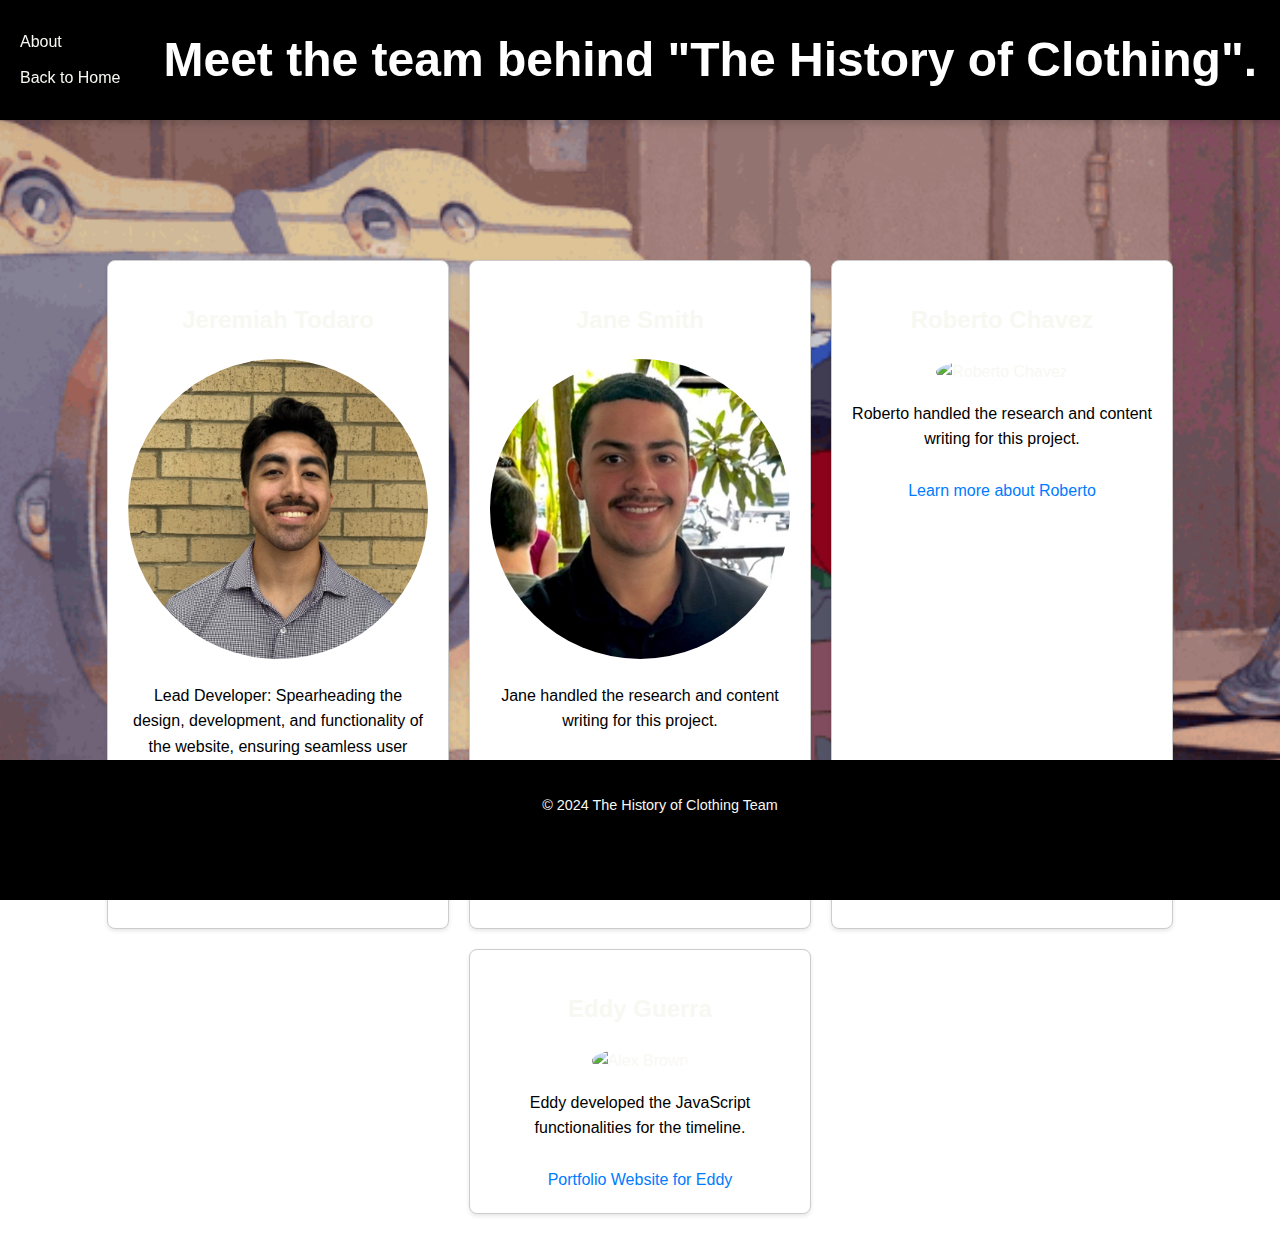
==== about.html @ 93e6273c "b" ====
<!DOCTYPE html>
<html lang="en">
<head>
    <meta charset="UTF-8">
    <meta name="viewport" content="width=device-width, initial-scale=1.0">
    <title>About Us</title>
    <link rel="stylesheet" href="styles.css">
</head>
<body>
<header>
    <div class="nav-container">
        <a href="about.html">About</a>
        <a href="index.html">Back to Home</a>
    </div>

    <div class="title-container">
        <h1 style="color:#ffffff;">Meet the team behind "The History of Clothing".</h1>
    </div>
</header>

<main>
    <section class="team">
        <article class="team-member">
            <h2>Jeremiah Todaro</h2>
            <img src="pics/jet.jpg" alt="Jeremiah Todaro">
            <p>Lead Developer: Spearheading the design, development, and functionality of the website, ensuring seamless user experience and interactive features.</p>
            <a href="https://www.linkedin.com/in/jeremiah-todaro-1511ab229/">Jeremiah's Website for Dr. Zhang</a>
            <a href="https://www.clearwindowcleaningplus.com/">Jeremiah's Professional Website</a>
            <a href="https://www.linkedin.com/in/jeremiah-todaro-1511ab229/">Jeremiah's LinkedIn</a>
        </article>

        <article class="team-member">
            <h2>Jane Smith</h2>
            <img src="pics/kev.jpg" alt="Kevin Romero">
            <p>Jane handled the research and content writing for this project.</p>
            <a href="https://www.linkedin.com/in/kevin-romero-k3v1n-r0m3r0/">Learn more about Jane</a>
        </article>

        <article class="team-member">
            <h2>Roberto Chavez</h2>
            <img src="images/ME.jpg" alt="Roberto Chavez">
            <p>Roberto handled the research and content writing for this project.</p>
            <a href="https://uhd.campusgroups.com/student_profile">Learn more about Roberto</a>
        </article>

        <article class="team-member">
            <h2>Eddy Guerra</h2>
            <img src="https://media.licdn.com/dms/image/v2/D4E03AQFXLtD03LizzQ/profile-displayphoto-shrink_800_800/profile-displayphoto-shrink_800_800/0/1707324890205?e=1738195200&v=beta&t=AZJtqEu0LQVtYgciyrahz8i8BoyXq7nt_OW9_-K0SMc" alt="Alex Brown">
            <p>Eddy developed the JavaScript functionalities for the timeline.</p>
            <a href="https://www.eddyguerra.com/">Portfolio Website for Eddy</a>
        </article>
    </section>
</main>

<footer>
    <p>&copy; 2024 The History of Clothing Team</p>
</footer>
</body>
</html>
---- styles.css ----
/* Base Styles */
body {
    font-family: Arial, sans-serif;
    margin: 0;
    padding: 0;
    margin-top: 60px;
    background: url('./m.gif') no-repeat center center fixed;
    color: #f8f8f2;
    line-height: 1.6;
    background-size: cover;
    background-position: center;
    background-attachment: fixed;
    transition: background-image 1s ease-in-out;
    min-height: 100vh;
    display: flex;
    flex-direction: column;
}

/* Initially hide the content */
.content {
    max-height: 0; /* Hidden by default */
    overflow: hidden; /* Prevents overflowing text */
    transition: max-height 0.3s ease-out; /* Smooth toggle animation */
}

.collapsible.active + .content {
    max-height: 500px; /* Enough space to display the content */
}

/* Stylish Collapsible Button */
button.collapsible {
    font-size: 1rem; /* Standard readable font size */
    padding: 10px 20px; /* Comfortable padding */
    color: #230b4e; /* Light text color for contrast */
    background: linear-gradient(135deg, #000000, #ffffff); /* Gradient for a modern look */
    border: none; /* Remove border */
    border-radius: 8px; /* Smooth, rounded corners */
    cursor: pointer; /* Pointer cursor to indicate interactivity */
    box-shadow: 0 4px 6px rgba(0, 0, 0, 0.2); /* Add depth with shadow */
    transition: all 0.3s ease; /* Smooth transitions for effects */
    text-transform: capitalize; /* Optional: Capitalize text for consistency */
    width: 100%; /* Full width button */
    display: block; /* Forces new line below content */
    margin: 12 auto;
}

/* Hover Effect */
button.collapsible:hover {
    background: linear-gradient(135deg, #000000, #000000); /* Reverse gradient on hover */
    transform: translateY(-2px); /* Slight lift effect */
    box-shadow: 0 6px 8px rgba(0, 0, 0, 0.3); /* Enhanced shadow */
}

/* Active State */
button.collapsible:active {
    transform: translateY(2px); /* "Pressed" effect */
    box-shadow: 0 2px 4px rgba(0, 0, 0, 0.2); /* Dimmer shadow */
}

/* Focus for Accessibility */
button.collapsible:focus {
    outline: 2px solid #bd93f9; /* Visible focus indicator */
    outline-offset: 2px;
}


html {
    scroll-behavior: smooth;
}

/* Header Styling */
header {
    display: flex;
    align-items: center;
    justify-content: space-between;
    padding: 10px 20px;
    background: #000000;
    color: #ffffff;
    width: 100%;
    top: 0;
    left: 0;
    z-index: 1000;
    box-shadow: 0 2px 10px rgba(0, 0, 0, 0.2);
    transition: transform 0.3s ease, opacity 0.3s ease;
    position: fixed;
    height: 100px;
}

header.hidden {
    transform: translateY(-100%);
    opacity: 0;
}

header .nav-container {
    display: flex;
    flex-direction: column;
    align-items: flex-start;
    gap: 10px;
}

header .nav-container a {
    text-decoration: none;
    color: #f8f8f2;
    font-size: 1rem;
    transition: color 0.3s ease;
    font-family: Impact, Haettenschweiler, 'Arial Narrow Bold', sans-serif;
}

header .nav-container a:hover {
    color: #4cb6e0;
    font-style: italic;
    font-stretch: expanded;
}

header .title-container {
    flex-grow: 1;
    text-align: center;
}

header h1 {
    margin: 0;
    font-size: 3rem;
    font-family: Impact, Haettenschweiler, 'Arial Narrow Bold', sans-serif;
}

header p {
    margin: 5px 0 0;
    font-size: 2rem;
    color: #ffffff;
    font-family: Impact, Haettenschweiler, 'Arial Narrow Bold', sans-serif;
}

/* Timeline Container */
.timeline {
    display: flex;
    overflow-x: auto; /* Ensures horizontal scrolling */
    gap: 20px;
    justify-content: center;
    padding: 20px 0;
    align-items: flex-start;
    flex-wrap: nowrap;
    scroll-snap-type: x mandatory;
    scroll-behavior: smooth;
    padding-top: 150px;
    padding-bottom: 100px;
}


.timeline::-webkit-scrollbar {
    display: none;

}

.timeline::-webkit-scrollbar-thumb {
    background-color: #000000;
    border-radius: 10px;
}

.timeline::-webkit-scrollbar-track {
    background-color: #282a36;
}

.timeline::before {
    content: '';
    position: absolute;
    top: -10px; /* Adjust the tick position */
    left: 0;
    right: 0;
    height: 4px;
    background-color: #333; /* Dark color for the tick */
    transform: translateY(-50%);
    z-index: -1;
}

/* Timeline Items */
.timeline-item {
    width: 300px; /* Width of each timeline item */
    height: 400px;
    transition: transform 0.3s ease, opacity 0.3s ease;
    opacity: 0.7;
    background-color: #fff;
    border-radius: 10px;
    padding: 15px;
    box-shadow: 0 2px 10px rgba(0, 0, 0, 0.1);
    text-align: center;
    flex-shrink: 0;
    margin: 10px 20px;
    position: relative;
    scroll-snap-align: center; /* Ensures each item snaps into place */
    will-change: transform;
    transform: scale(1);
    overflow: visible;
}

.timeline-item:hover .modal-trigger,
.timeline-item.active .modal-trigger {
    transform: translateX(-50%) scale(1.3); /* Scale up the button with the item */
}

.timeline-item:hover,
.timeline-item.active {
    transform: scale(1.3);
    opacity: 1;
}

.timeline-item h2 {
    font-size: 20px;
    transition: font-size 0.3s ease;
}

.timeline-item.active h2 {
    font-size: 30px;
}

.timeline-item.visible {
    opacity: 1;
    transform: translateX(0);
}

.timeline-item:nth-child(odd) {
    background: #000000;
}

.timeline-item:nth-child(even) {
    background: #000000;
}

.timeline-item img {
    max-width: 100%;
    max-height: 100px;
    height: auto;
    object-fit: contain;
    border-radius: 5px;
    margin: 20px auto;
    padding: 10px;
    box-shadow: 0 4px 6px rgba(0, 0, 0, 0.2);
    background-color: #1e1e2f;
    display: block;
}

.timeline-item .modal-trigger {
    position: absolute; /* Position the button within the timeline item */
    bottom: 20px; /* Adjust as necessary */
    left: 50%; /* Center horizontally */
    transform: translateX(-50%) scale(1); /* Adjust for centering */
    z-index: 1; /* Ensure it stays on top */
    transition: 0.3s ease;
}

.timeline-item[data-tooltip]:hover::after {
    content: attr(data-tooltip);
    position: absolute;
    top: -30px;
    left: 50%;
    transform: translateX(-50%);
    padding: 8px 10px;
    background-color: rgba(0, 0, 0, 0.7);
    color: white;
    border-radius: 5px;
    font-size: 1em;
    white-space: nowrap;
}

.more-info {
    margin-top: 10px;
    padding: 10px;
    background: #6272a4;
    border-radius: 5px;
    color: #f8f8f2;
    display: none;
}

.timeline-item.visible .more-info {
    display: block;
}

/* Keyframes for Animation */
@keyframes slideIn {
    from {
        opacity: 0;
        transform: translateX(-100px);
    }
    to {
        opacity: 1;
        transform: translateX(0);
    }
}

/* Team Section */
.team {
    display: flex;
    flex-wrap: wrap;
    justify-content: center;
    gap: 20px;
    margin: 40px;
    margin-top: 200px;
    font-family: Impact, Haettenschweiler, 'Arial Narrow Bold', sans-serif;
    text-decoration-color: black;

}

.team p {
    color: black;
}


.team-member {
    width: 300px;
    text-align: center;
    border: 1px solid #ccc;
    border-radius: 8px;
    background: white;
    padding: 20px;
    box-shadow: 0 2px 4px rgba(0, 0, 0, 0.1);
    font-family: Impact, Haettenschweiler, 'Arial Narrow Bold', sans-serif;

}

.team-member img {
    width: 100%;
    border-radius: 50%;
    font-family: Impact, Haettenschweiler, 'Arial Narrow Bold', sans-serif;

}

.team-member a {
    display: inline-block;
    margin-top: 10px;
    color: #007bff;
    text-decoration: none;
    font-family: Impact, Haettenschweiler, 'Arial Narrow Bold', sans-serif;

}

.team-member a:hover {
    text-decoration: underline;
}

/* Footer Styling */
footer {
    text-align: center;
    padding: 20px;
    background: #000000;
    color: #f8f8f2;
    font-size: 0.9rem;
    margin-top: 20px;
    position: fixed;
    bottom: 0;
    left: 0;
    width: 100%;
    z-index: 1000;
    height: 100px;
    font-family: Impact, Haettenschweiler, 'Arial Narrow Bold', sans-serif;

}

@media (max-width: 768px) {
    .timeline {
        flex-direction: column; /* Stack items vertically */
        align-items: center;
    }

    .timeline-item {
        transform: scale(1); /* No scaling on smaller screens */
        margin-bottom: 20px;
    }
}

.info-card {
    display: none; /* Hidden by default */
    position: fixed;
    top: 50%;
    left: 50%;
    transform: translate(-50%, -50%);
    background: white;
    border: 1px solid #ccc;
    border-radius: 8px;
    padding: 20px;
    z-index: 1000;
    box-shadow: 0 4px 8px rgba(0, 0, 0, 0.2);
}

.info-card .close-card {
    position: absolute;
    top: 10px;
    right: 10px;
    border: none;
    background: transparent;
    font-size: 16px;
    cursor: pointer;
}

/* Modal background */
.modal {
    display: none; /* Hidden by default */
    position: fixed;
    z-index: 9999;
    left: 50%;
    top: 50%;
    transform: translate(-50%, -50%); /* Center it vertically and horizontally */
    background-color: rgb(0, 0, 0);
    padding: 20px;
    max-width: 80%; /* Adjust the width if needed */
    max-height: 80%; /* Optional, to limit the modal height */
    overflow-y: auto; /* Allows scrolling if the content is too tall */
    border-radius: 10px; /* Optional, for rounded corners */
}


/* Modal content (the square part) */
.modal-content {
    background-color: #333; /* Dark background for the modal */
    margin: auto; /* Center the modal */
    padding: 20px;
    border: 1px solid #888; /* Border for the modal */
    width: 500px; /* Width of the modal */
    height: 500px; /* Height of the modal (to make it square) */
    box-sizing: border-box;
    color: white; /* White text color */
    font-family: Arial, sans-serif; /* Font family */
    font-size: 16px; /* Font size */
    overflow-y: auto; /* Allow scrolling if content is too long */
}


/* Close button inside modal */
.close {
    position: absolute;
    top: 10px;   
    right: 10px;
    font-size: 20px;
    color: #333;
    cursor: pointer;
}



/* Button Styling */
button.modal-trigger {
    background-color: #007bff; /* A nice blue background */
    color: white; /* White text color */
    font-size: 16px; /* Font size */
    padding: 12px 20px; /* Padding around the text */
    border: none; /* Remove the border */
    border-radius: 5px; /* Rounded corners */
    cursor: pointer; /* Pointer cursor on hover */
    transition: all 0.3s ease; /* Smooth transition for effects */
    font-family: Arial, sans-serif; /* Font style */
}

button.modal-trigger:hover {
    background-color: #0056b3; /* Darker blue when hovered */
    transform: scale(1.05); /* Slightly enlarge the button */
}

button.modal-trigger:focus {
    outline: none; /* Remove the outline when focused */
    box-shadow: 0 0 5px rgba(0, 123, 255, 0.75); /* Blue outline when focused */
}

button.modal-trigger:active {
    background-color: #004085; /* Even darker blue when clicked */
    transform: scale(1); /* Return to normal size when clicked */
}

body {
    transition: background-image 0.5s ease-in-out; /* Smooth transition when changing background */
}

/* Specific styling for the About page */
.about-page main {
    display: flex;
    flex-direction: column;
    align-items: center;
    justify-content: flex-start;
    padding: 60px 20px;
    margin-top: 100px;
    width: 100%;
    box-sizing: border-box;
}

.about-page .team {
    display: flex;
    flex-wrap: wrap;
    justify-content: center;
    gap: 40px;
    max-width: 1200px;
    margin: 0 auto;
    text-align: center;
}

.about-page .team-member {
    background: #ffffff;
    padding: 20px;
    border-radius: 10px;
    box-shadow: 0 4px 8px rgba(0, 0, 0, 0.1);
    width: 300px;
}

.about-page .team-member img {
    width: 100%;
    height: auto;
    border-radius: 50%;
    margin-bottom: 15px;
}
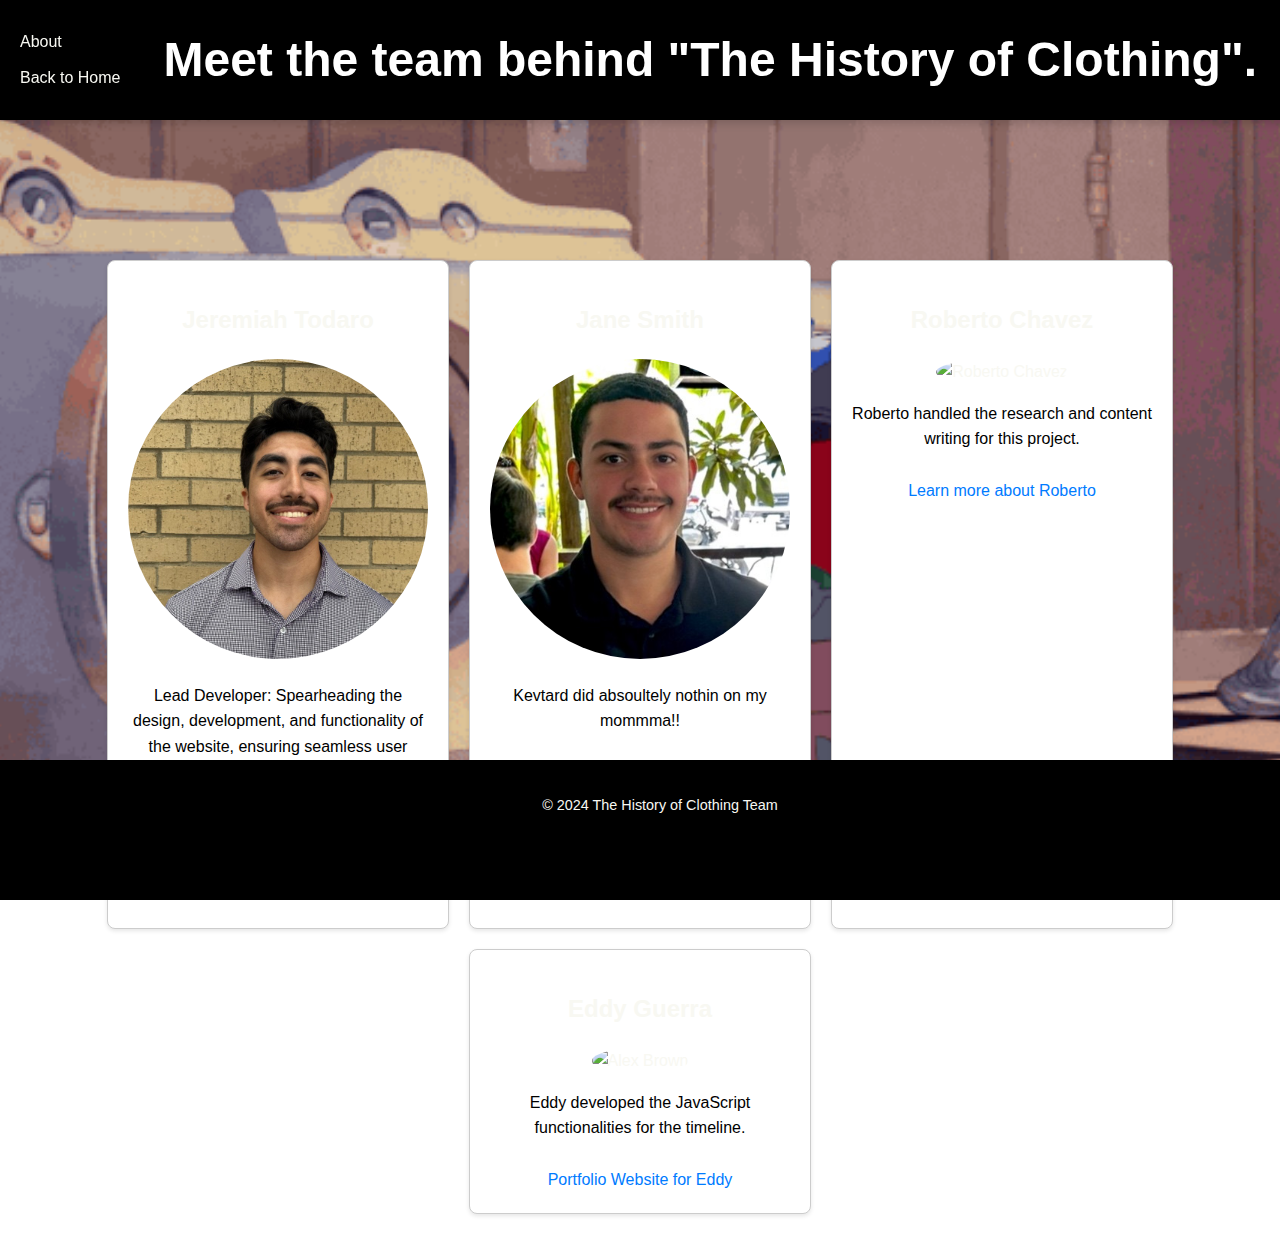
==== commit 4f752a4f: "lol" ====
--- a/about.html
+++ b/about.html
@@ -32,7 +32,7 @@
         <article class="team-member">
             <h2>Jane Smith</h2>
             <img src="pics/kev.jpg" alt="Kevin Romero">
-            <p>Jane handled the research and content writing for this project.</p>
+            <p>Kevtard did absoultely nothin on my mommma!!</p>
             <a href="https://www.linkedin.com/in/kevin-romero-k3v1n-r0m3r0/">Learn more about Jane</a>
         </article>
 
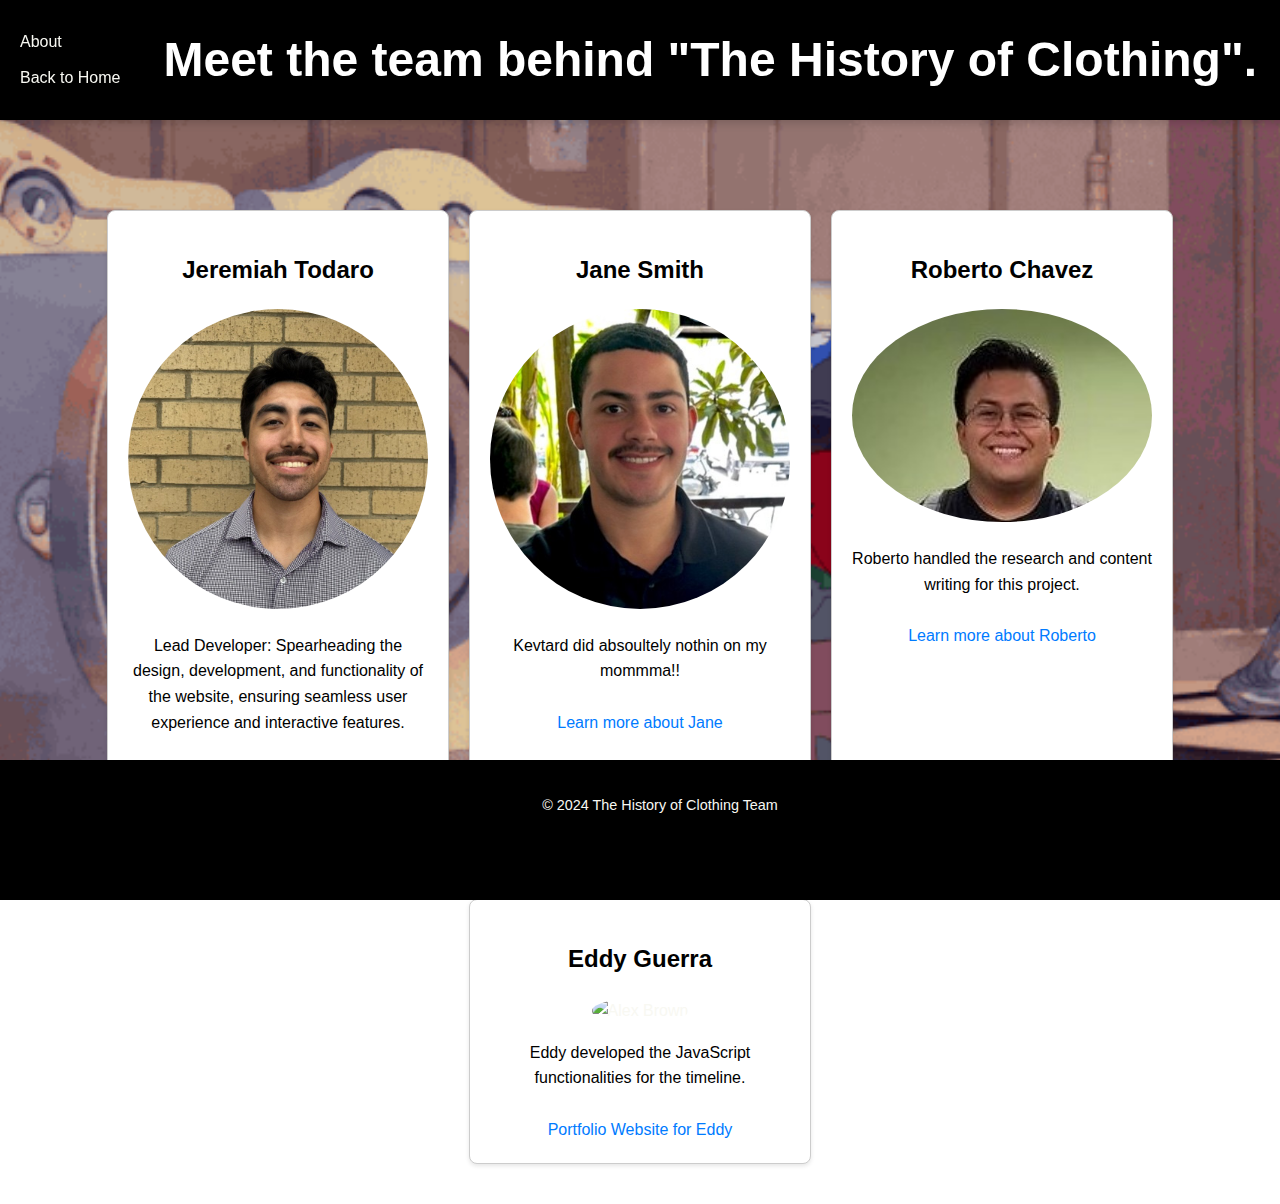
==== commit a6eca681: "Update about.html" ====
--- a/about.html
+++ b/about.html
@@ -38,7 +38,7 @@
 
         <article class="team-member">
             <h2>Roberto Chavez</h2>
-            <img src="images/ME.jpg" alt="Roberto Chavez">
+            <img src="pics/Roberto.jpg" alt="Roberto Chavez">
             <p>Roberto handled the research and content writing for this project.</p>
             <a href="https://uhd.campusgroups.com/student_profile">Learn more about Roberto</a>
         </article>
--- a/styles.css
+++ b/styles.css
@@ -293,7 +293,7 @@
     justify-content: center;
     gap: 20px;
     margin: 40px;
-    margin-top: 200px;
+    margin-top: 150px;
     font-family: Impact, Haettenschweiler, 'Arial Narrow Bold', sans-serif;
     text-decoration-color: black;
 
@@ -301,6 +301,10 @@
 
 .team p {
     color: black;
+}
+
+.team h2 {
+    color: #000000;
 }
 
 
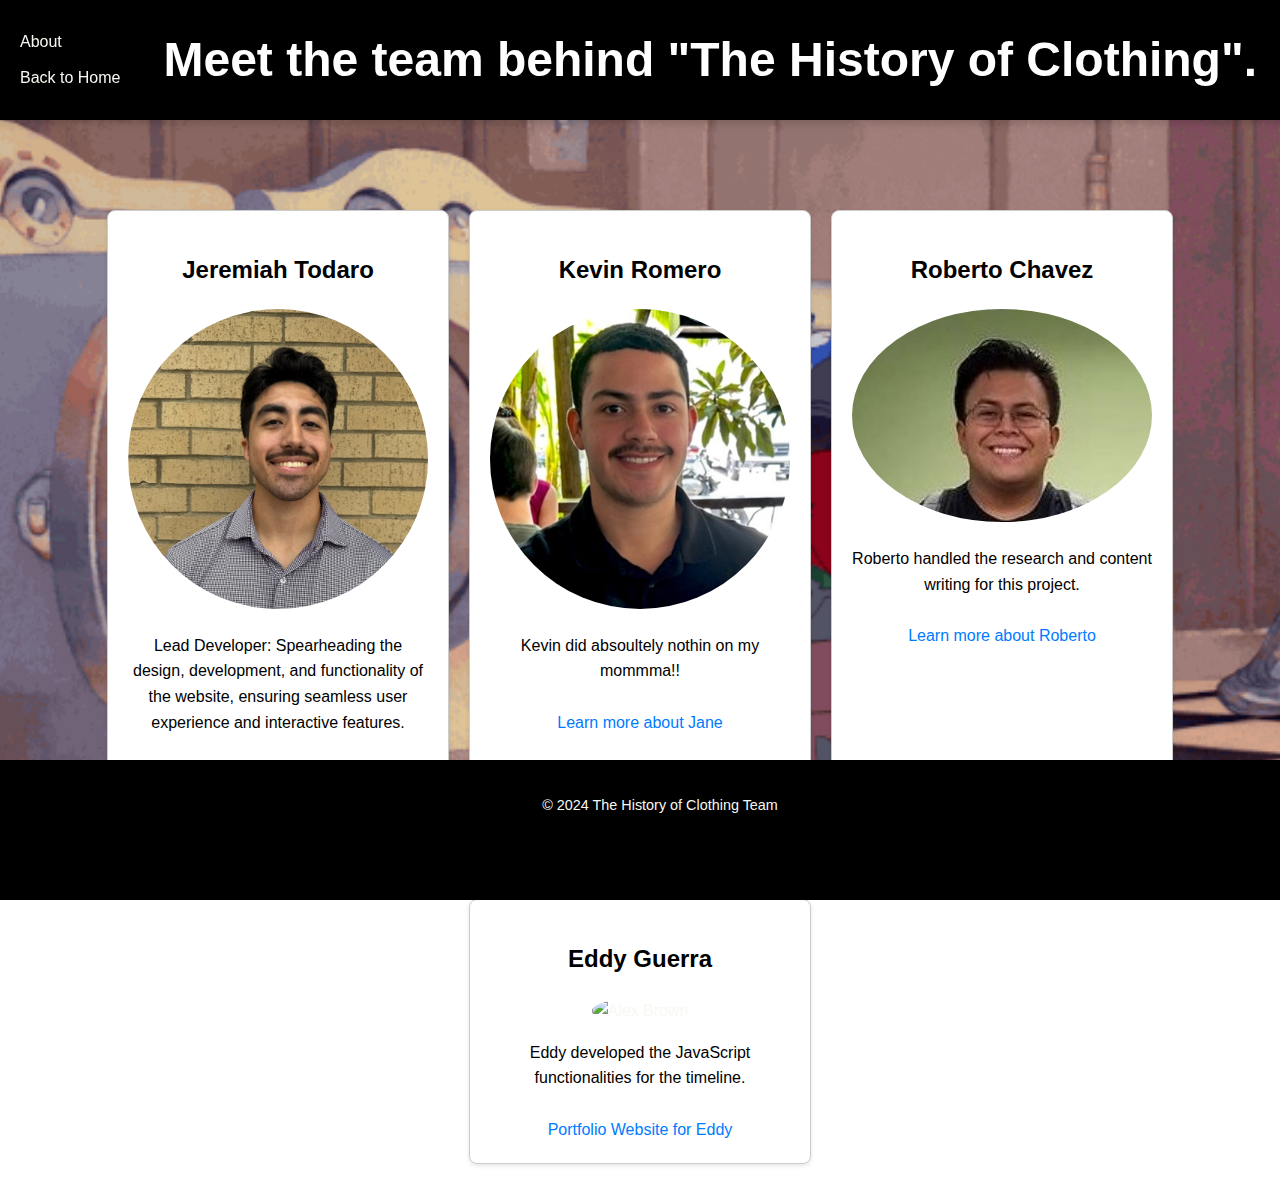
==== commit ec08eece: "q" ====
--- a/about.html
+++ b/about.html
@@ -24,15 +24,15 @@
             <h2>Jeremiah Todaro</h2>
             <img src="pics/jet.jpg" alt="Jeremiah Todaro">
             <p>Lead Developer: Spearheading the design, development, and functionality of the website, ensuring seamless user experience and interactive features.</p>
-            <a href="https://www.linkedin.com/in/jeremiah-todaro-1511ab229/">Jeremiah's Website for Dr. Zhang</a>
+            <a href="HTML Part 1/My2ndWebpage.html">Jeremiah's Website for Dr. Zhang</a>
             <a href="https://www.clearwindowcleaningplus.com/">Jeremiah's Professional Website</a>
             <a href="https://www.linkedin.com/in/jeremiah-todaro-1511ab229/">Jeremiah's LinkedIn</a>
         </article>
 
         <article class="team-member">
-            <h2>Jane Smith</h2>
+            <h2>Kevin Romero</h2>
             <img src="pics/kev.jpg" alt="Kevin Romero">
-            <p>Kevtard did absoultely nothin on my mommma!!</p>
+            <p>Kevin did absoultely nothin on my mommma!!</p>
             <a href="https://www.linkedin.com/in/kevin-romero-k3v1n-r0m3r0/">Learn more about Jane</a>
         </article>
 
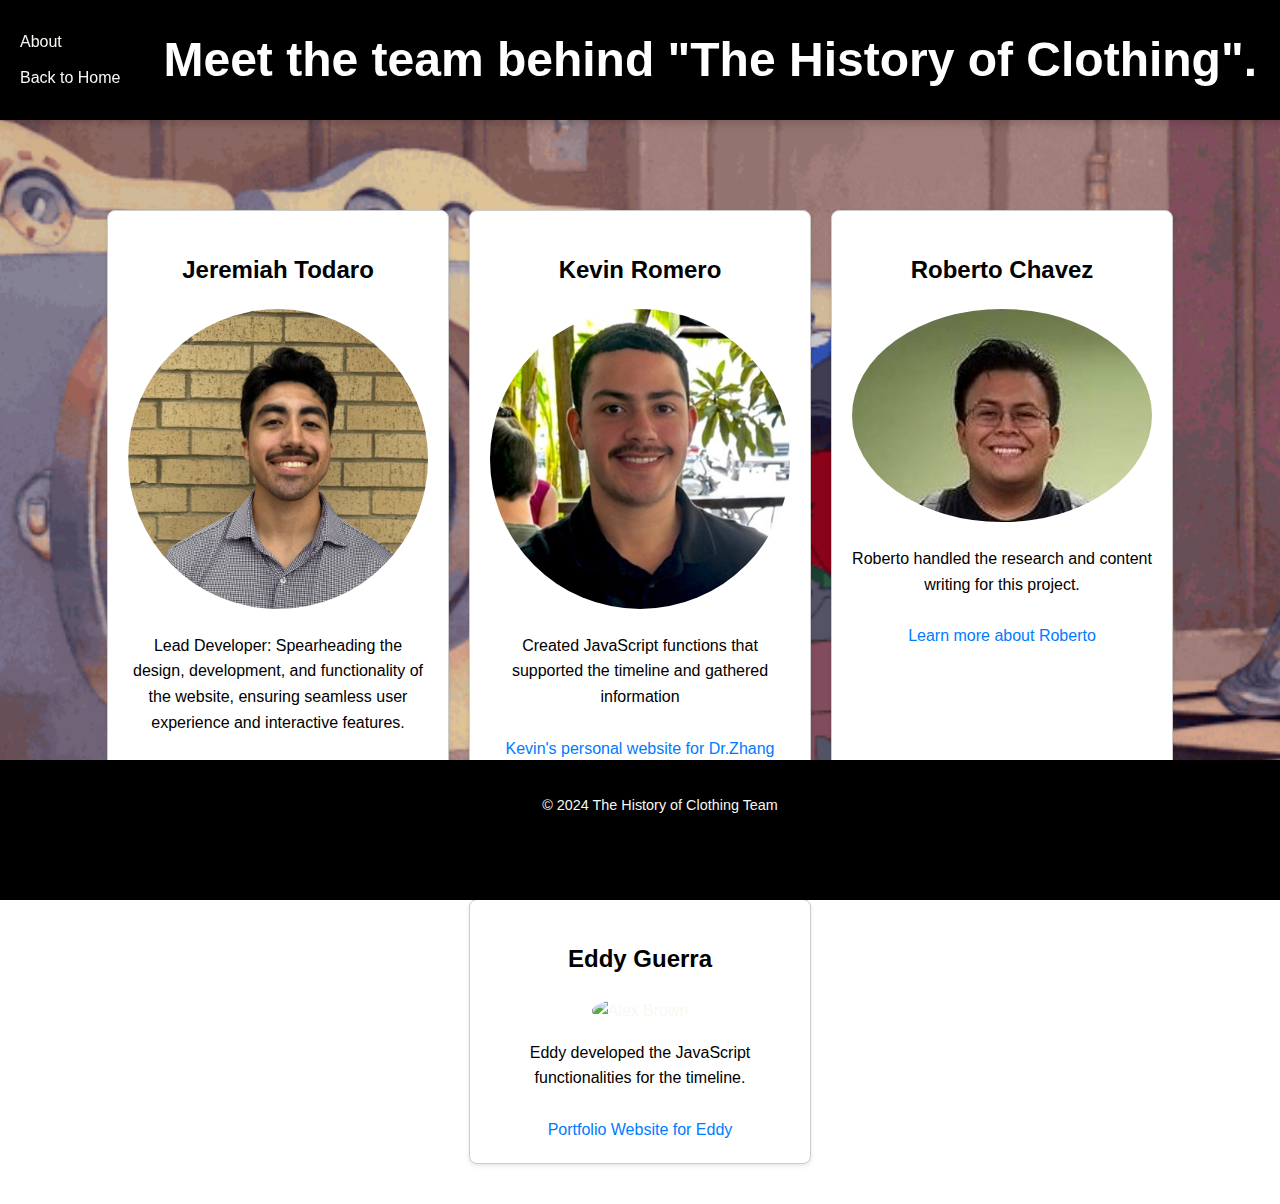
==== commit 116c3cef: "about kevin update" ====
--- a/about.html
+++ b/about.html
@@ -32,15 +32,16 @@
         <article class="team-member">
             <h2>Kevin Romero</h2>
             <img src="pics/kev.jpg" alt="Kevin Romero">
-            <p>Kevin did absoultely nothin on my mommma!!</p>
-            <a href="https://www.linkedin.com/in/kevin-romero-k3v1n-r0m3r0/">Learn more about Jane</a>
+            <p>Created JavaScript functions that supported the timeline and gathered information</p>
+            <a href="https://romerokevin.github.io/Webdev-Portfolio/">Kevin's personal website for Dr.Zhang</a>
+            <a href="https://www.linkedin.com/in/kevin-romero-k3v1n-r0m3r0/">Learn more about Kevin</a>
         </article>
 
         <article class="team-member">
             <h2>Roberto Chavez</h2>
             <img src="pics/Roberto.jpg" alt="Roberto Chavez">
             <p>Roberto handled the research and content writing for this project.</p>
-            <a href="https://uhd.campusgroups.com/student_profile">Learn more about Roberto</a>
+            <a href="Html Website/MyWebsite.html">Learn more about Roberto</a>
         </article>
 
         <article class="team-member">
